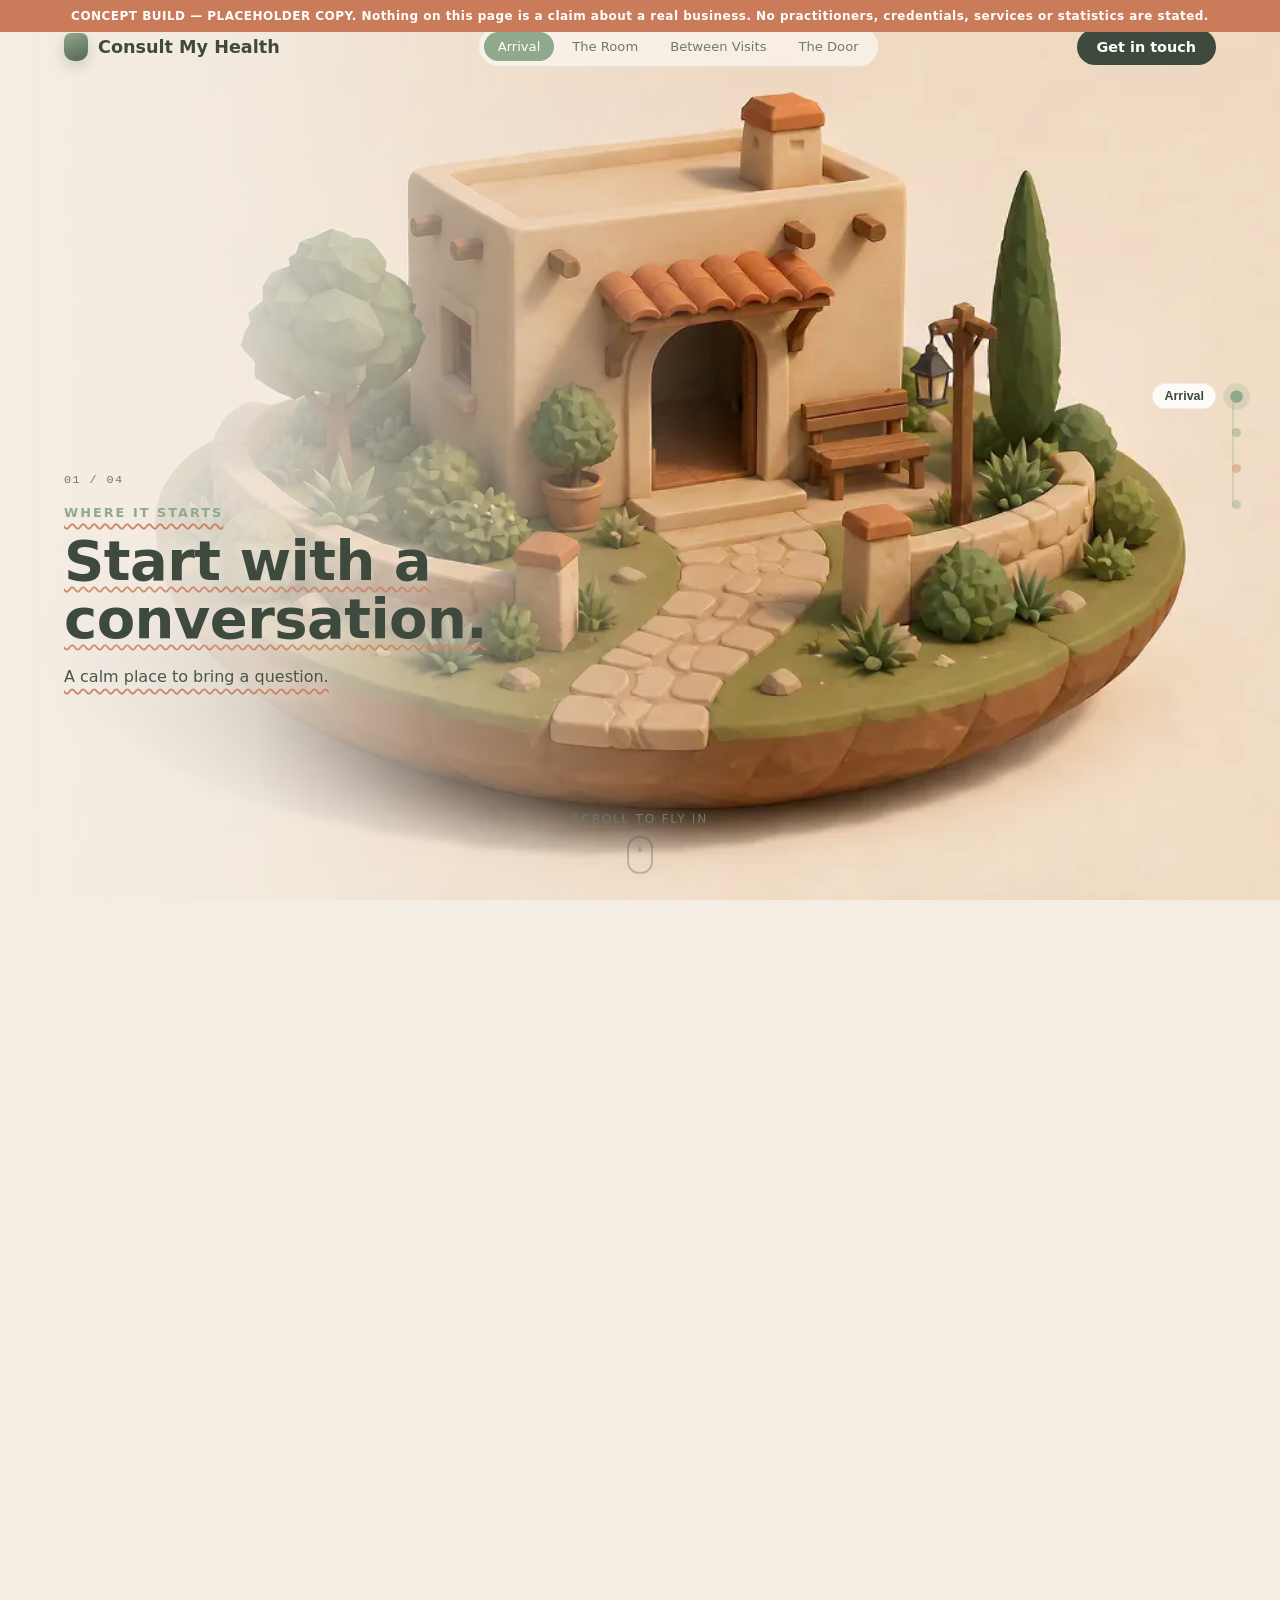
==== scroll-world/index.html @ a69f50bc "Add scroll-world concept build (v2) Scroll-scrubbed camera flight: 4 clay-diorama scenes joined by 3" ====
<!doctype html>
<html lang="en">
<head>
  <meta charset="utf-8" />
  <meta name="viewport" content="width=device-width, initial-scale=1, viewport-fit=cover" />
  <title>Consult My Health — scroll-world concept</title>
  <meta name="description" content="Scroll-scrubbed concept build. Placeholder copy throughout." />
  <style>
    :root, .sw-root {
      --sw-bg: #F4EDE4;          /* == the generated scene background */
      --sw-ink: #3F4A3E;         /* deep moss */
      --sw-ink-soft: #6E7A6B;
      --sw-accent: #8FA98C;      /* sage; per-section accents override at runtime */
    }

    /* ── PLACEHOLDER DISCIPLINE ──────────────────────────────────────────────
       The business behind this domain is UNKNOWN. Every word of copy below is
       invented scaffolding. It is marked amber + dashed ON PURPOSE so that no
       reader, at any zoom, can mistake it for a fact about a real practice.
       A health site with fabricated practitioners, credentials or claims is a
       real harm, not a rough draft. Ugly beats plausible.                     */
    /* ★Selectors VERIFIED against scrub-engine.js, not guessed: the engine emits BEM
       (`sw-copy__title`), and my first attempt used `sw-title`, which matched NOTHING.
       A CSS rule that matches nothing renders identically to no rule at all — it was
       caught by LOOKING at a screenshot, never by re-reading the stylesheet. */
    .sw-copy__eyebrow, .sw-copy__title, .sw-copy__body, .sw-copy__tags {
      text-decoration: underline wavy rgba(201,123,90,.9) 1.5px;
      text-underline-offset: 6px;
      text-decoration-skip-ink: none;
    }
    #ph-banner {
      position: fixed; inset: 0 0 auto 0; z-index: 9999;
      background: #C97B5A; color: #fff;
      font: 600 12px/1.5 ui-sans-serif, system-ui, sans-serif;
      letter-spacing: .04em; text-align: center;
      padding: 7px 12px; padding-top: max(7px, env(safe-area-inset-top));
    }
    #ph-banner b { font-weight: 800; }
  </style>
</head>
<body>
  <div id="ph-banner">
    <b>CONCEPT BUILD — PLACEHOLDER COPY.</b>
    Nothing on this page is a claim about a real business. No practitioners, credentials, services or statistics are stated.
  </div>

  <div id="top"></div>
  <div id="world"></div>

  <script src="assets/scrub-engine.js"></script>
  <script>
    mountScrollWorld(document.getElementById('world'), {
      brand: { name: 'Consult My Health', href: '#top' },
      cta:   { label: 'Get in touch', href: '#finale' },
      hint:  'scroll to fly in',
      diveScroll: 1.3,
      connScroll: 0.9,
      sections: [
        {
          id: 'arrival', label: 'Arrival',
          still: 'assets/img/scene1.webp',
          clip:  'assets/vid/scene1.mp4',
          accent: '#8FA98C',
          scroll: 1.6, linger: 0.40,
          eyebrow: 'Where it starts',
          title:   'Start with a conversation.',
          body:    'A calm place to bring a question.',
          tags: [],
        },
        {
          id: 'consult', label: 'The Room',
          still: 'assets/img/scene2.webp',
          clip:  'assets/vid/scene2.mp4',
          accent: '#7E9A7B',
          scroll: 1.5, linger: 0.45,
          eyebrow: 'Sitting down',
          title:   'Room to be heard.',
          body:    'Time to talk it through, without the rush.',
          tags: [],
        },
        {
          id: 'between', label: 'Between Visits',
          still: 'assets/img/scene3.webp',
          clip:  'assets/vid/scene3.mp4',
          accent: '#C97B5A',
          scroll: 1.3, linger: 0.30,
          eyebrow: 'Behind the scenes',
          title:   'Someone keeps track.',
          body:    'The details are carried forward, so you do not have to.',
          tags: [],
        },
        {
          id: 'finale', label: 'The Door',
          still: 'assets/img/scene4.webp',
          clip:  'assets/vid/scene4.mp4',
          accent: '#8FA98C',
          scroll: 1.7, linger: 0.50,
          eyebrow: 'When you are ready',
          title:   'The door stays open.',
          body:    'Come in when it suits you.',
          tags: [],
          cta: { primary: { label: 'Get in touch', href: '#' } },
        },
      ],
      // length === sections.length - 1, in order. Each connector's endpoints are the
      // ACTUAL RENDERED FRAMES of its neighbours (extracted from the SERVED encodes,
      // not the stills and not the raw downloads) — that is what frame-locks the seams.
      connectors: [
        'assets/vid/conn1.mp4',
        'assets/vid/conn2.mp4',
        'assets/vid/conn3.mp4',
      ],
    });
  </script>
</body>
</html>
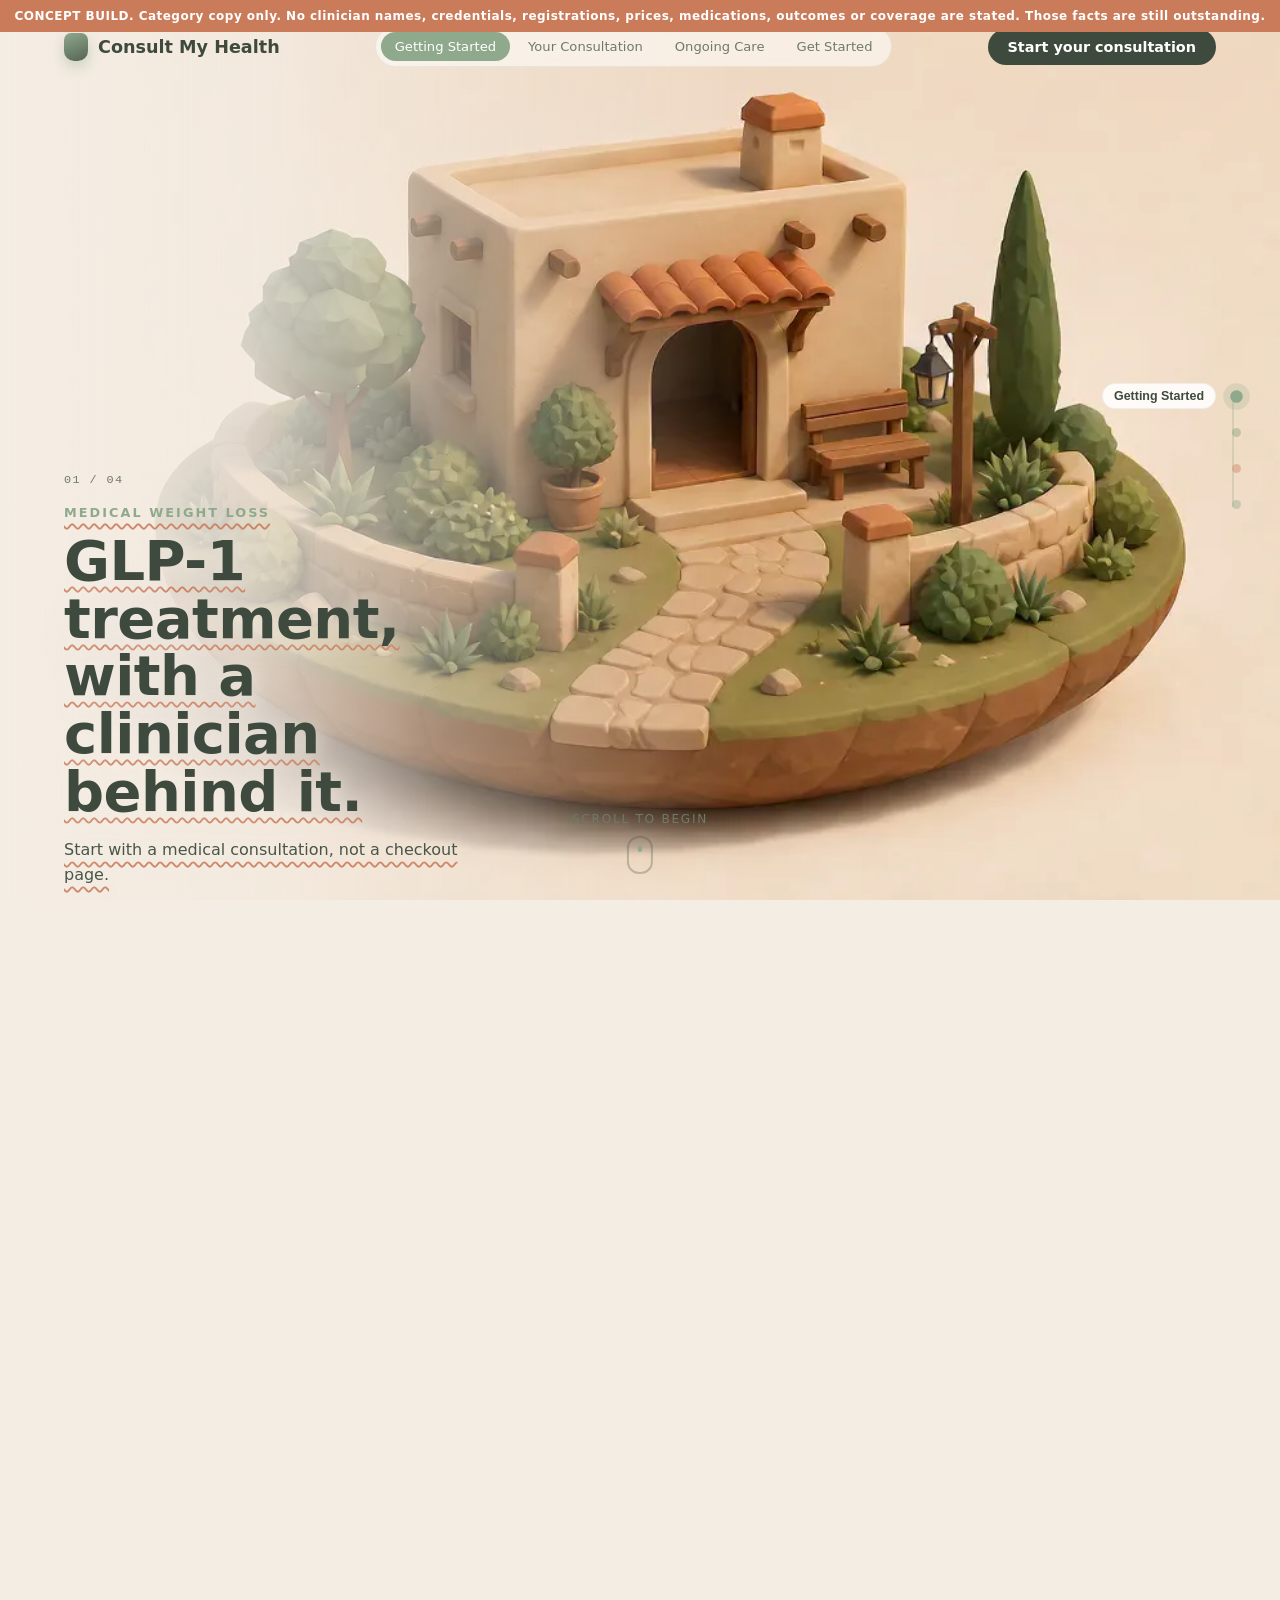
==== commit a489d8b9: "consultmyhealth scroll-world: copy states the real vertical Bode confirmed the business is the same " ====
--- a/scroll-world/index.html
+++ b/scroll-world/index.html
@@ -3,8 +3,8 @@
 <head>
   <meta charset="utf-8" />
   <meta name="viewport" content="width=device-width, initial-scale=1, viewport-fit=cover" />
-  <title>Consult My Health — scroll-world concept</title>
-  <meta name="description" content="Scroll-scrubbed concept build. Placeholder copy throughout." />
+  <title>Consult My Health | medical weight loss</title>
+  <meta name="description" content="Medical weight loss and GLP-1 treatment, with a clinician behind it. Concept build." />
   <style>
     :root, .sw-root {
       --sw-bg: #F4EDE4;          /* == the generated scene background */
@@ -13,15 +13,16 @@
       --sw-accent: #8FA98C;      /* sage; per-section accents override at runtime */
     }
 
-    /* ── PLACEHOLDER DISCIPLINE ──────────────────────────────────────────────
-       The business behind this domain is UNKNOWN. Every word of copy below is
-       invented scaffolding. It is marked amber + dashed ON PURPOSE so that no
-       reader, at any zoom, can mistake it for a fact about a real practice.
-       A health site with fabricated practitioners, credentials or claims is a
-       real harm, not a rough draft. Ugly beats plausible.                     */
-    /* ★Selectors VERIFIED against scrub-engine.js, not guessed: the engine emits BEM
+    /* ── COPY STATUS ─────────────────────────────────────────────────────────
+       Concept build. Copy states the category only: medical weight loss and
+       GLP-1 treatment. No clinician names, credentials, registrations,
+       medication brand names, prices, outcome statistics, insurers or
+       pharmacies appear anywhere on this page, because those facts are not yet
+       confirmed for this business. The wavy underline marks wording that is
+       directionally right but not yet approved. Outstanding facts: README.md */
+    /* Selectors VERIFIED against scrub-engine.js, not guessed: the engine emits BEM
        (`sw-copy__title`), and my first attempt used `sw-title`, which matched NOTHING.
-       A CSS rule that matches nothing renders identically to no rule at all — it was
+       A CSS rule that matches nothing renders identically to no rule at all, it was
        caught by LOOKING at a screenshot, never by re-reading the stylesheet. */
     .sw-copy__eyebrow, .sw-copy__title, .sw-copy__body, .sw-copy__tags {
       text-decoration: underline wavy rgba(201,123,90,.9) 1.5px;
@@ -40,8 +41,8 @@
 </head>
 <body>
   <div id="ph-banner">
-    <b>CONCEPT BUILD — PLACEHOLDER COPY.</b>
-    Nothing on this page is a claim about a real business. No practitioners, credentials, services or statistics are stated.
+    <b>CONCEPT BUILD.</b>
+    Category copy only. No clinician names, credentials, registrations, prices, medications, outcomes or coverage are stated. Those facts are still outstanding.
   </div>
 
   <div id="top"></div>
@@ -51,60 +52,60 @@
   <script>
     mountScrollWorld(document.getElementById('world'), {
       brand: { name: 'Consult My Health', href: '#top' },
-      cta:   { label: 'Get in touch', href: '#finale' },
-      hint:  'scroll to fly in',
+      cta:   { label: 'Start your consultation', href: '#finale' },
+      hint:  'scroll to begin',
       diveScroll: 1.3,
       connScroll: 0.9,
       sections: [
         {
-          id: 'arrival', label: 'Arrival',
+          id: 'arrival', label: 'Getting Started',
           still: 'assets/img/scene1.webp',
           clip:  'assets/vid/scene1.mp4',
           accent: '#8FA98C',
           scroll: 1.6, linger: 0.40,
-          eyebrow: 'Where it starts',
-          title:   'Start with a conversation.',
-          body:    'A calm place to bring a question.',
+          eyebrow: 'Medical weight loss',
+          title:   'GLP-1 treatment, with a clinician behind it.',
+          body:    'Start with a medical consultation, not a checkout page.',
           tags: [],
         },
         {
-          id: 'consult', label: 'The Room',
+          id: 'consult', label: 'Your Consultation',
           still: 'assets/img/scene2.webp',
           clip:  'assets/vid/scene2.mp4',
           accent: '#7E9A7B',
           scroll: 1.5, linger: 0.45,
-          eyebrow: 'Sitting down',
-          title:   'Room to be heard.',
-          body:    'Time to talk it through, without the rush.',
+          eyebrow: 'The consultation',
+          title:   'A real conversation about your health.',
+          body:    'Your history, your goals, and whether GLP-1 treatment is appropriate for you.',
           tags: [],
         },
         {
-          id: 'between', label: 'Between Visits',
+          id: 'between', label: 'Ongoing Care',
           still: 'assets/img/scene3.webp',
           clip:  'assets/vid/scene3.mp4',
           accent: '#C97B5A',
           scroll: 1.3, linger: 0.30,
-          eyebrow: 'Behind the scenes',
-          title:   'Someone keeps track.',
-          body:    'The details are carried forward, so you do not have to.',
+          eyebrow: 'Ongoing care',
+          title:   'Someone follows your progress.',
+          body:    'Check-ins, dose adjustments and questions answered between appointments.',
           tags: [],
         },
         {
-          id: 'finale', label: 'The Door',
+          id: 'finale', label: 'Get Started',
           still: 'assets/img/scene4.webp',
           clip:  'assets/vid/scene4.mp4',
           accent: '#8FA98C',
           scroll: 1.7, linger: 0.50,
           eyebrow: 'When you are ready',
-          title:   'The door stays open.',
-          body:    'Come in when it suits you.',
+          title:   'See if treatment is right for you.',
+          body:    'A short medical intake is the first step.',
           tags: [],
-          cta: { primary: { label: 'Get in touch', href: '#' } },
+          cta: { primary: { label: 'Start your consultation', href: '#' } },
         },
       ],
       // length === sections.length - 1, in order. Each connector's endpoints are the
       // ACTUAL RENDERED FRAMES of its neighbours (extracted from the SERVED encodes,
-      // not the stills and not the raw downloads) — that is what frame-locks the seams.
+      // not the stills and not the raw downloads), that is what frame-locks the seams.
       connectors: [
         'assets/vid/conn1.mp4',
         'assets/vid/conn2.mp4',
